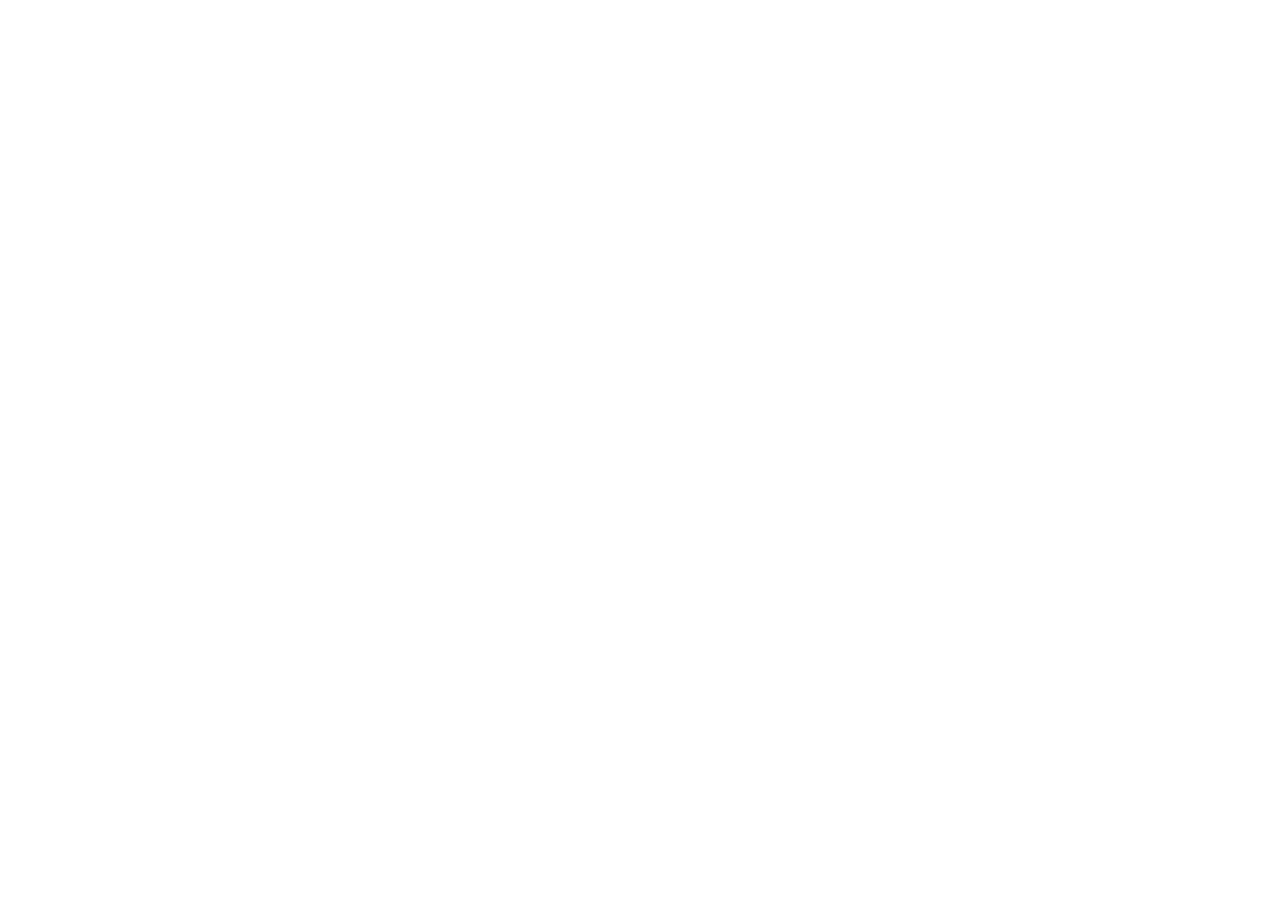
==== index.html @ 0325ab54 "Add Level Book PWA entry files" ====
<!doctype html>
<html lang="en" data-theme="sunlight">
<head>
<meta charset="utf-8">
<meta name="viewport" content="width=device-width, initial-scale=1, viewport-fit=cover">
<title>Level Book</title>
<meta name="description" content="Offline differential leveling field book – US decimal feet">
<meta name="theme-color" content="#FFFFFF">
<meta name="mobile-web-app-capable" content="yes">
<meta name="apple-mobile-web-app-capable" content="yes">
<meta name="apple-mobile-web-app-title" content="Level Book">
<meta name="apple-mobile-web-app-status-bar-style" content="default">
<meta name="format-detection" content="telephone=no">
<link rel="manifest" href="manifest.webmanifest">
<link rel="icon" type="image/png" sizes="192x192" href="icons/icon-192.png">
<link rel="apple-touch-icon" sizes="180x180" href="icons/apple-touch-icon.png">
<script>
  // Apply the saved theme before first paint; iOS reads the status-bar meta at launch only.
  try { if (localStorage.getItem('lb.theme') === 'dusk') { document.documentElement.dataset.theme = 'dusk';
    document.querySelector('meta[name="apple-mobile-web-app-status-bar-style"]').content = 'black-translucent';
    document.querySelector('meta[name="theme-color"]').content = '#121417'; } } catch (e) {}
</script>
<link rel="stylesheet" href="css/app.css">
<script src="vendor/jspdf.umd.min.js" defer></script>
<script src="vendor/jspdf.plugin.autotable.min.js" defer></script>
<script type="module" src="js/app.js"></script>
</head>
<body>
<div id="app" aria-live="polite"></div>
<noscript>Level Book needs JavaScript.</noscript>
</body>
</html>
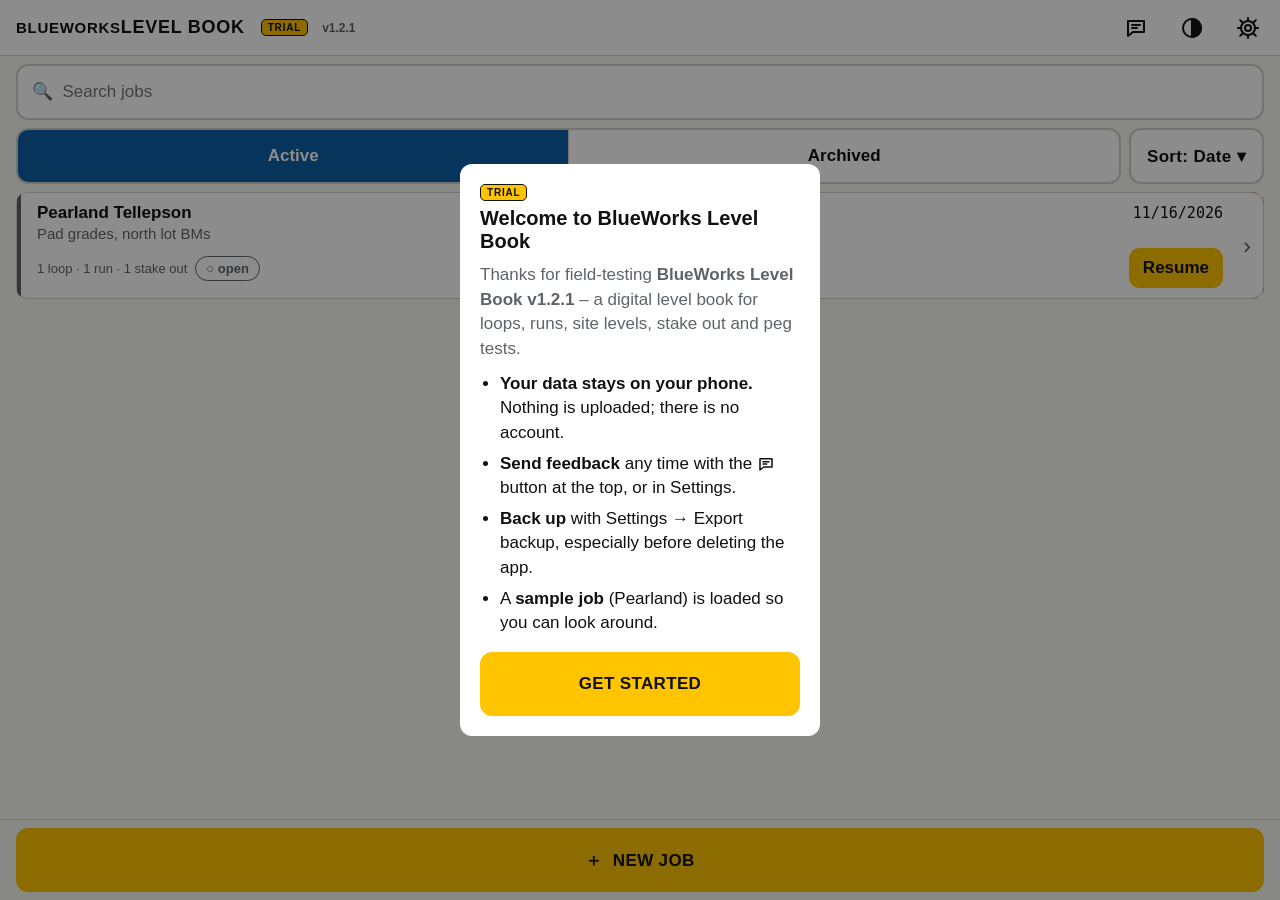
==== commit 712a21bc: "v1.2.1: rename to BlueWorks Level Book (JS + index) Header wordmark, <title>, welcome card, feedback" ====
--- a/index.html
+++ b/index.html
@@ -3,7 +3,7 @@
 <head>
 <meta charset="utf-8">
 <meta name="viewport" content="width=device-width, initial-scale=1, viewport-fit=cover">
-<title>Level Book</title>
+<title>BlueWorks Level Book</title>
 <meta name="description" content="Offline differential leveling field book – US decimal feet">
 <meta name="theme-color" content="#FFFFFF">
 <meta name="mobile-web-app-capable" content="yes">
@@ -27,6 +27,6 @@
 </head>
 <body>
 <div id="app" aria-live="polite"></div>
-<noscript>Level Book needs JavaScript.</noscript>
+<noscript>BlueWorks Level Book needs JavaScript.</noscript>
 </body>
 </html>
--- a/css/app.css
+++ b/css/app.css
@@ -0,0 +1,273 @@
+/* Level Book design system — Sunlight (default) and Dusk */
+:root{
+  --bg:#F7F7F2; --card:#FFFFFF; --text:#111111; --muted:#5F6368; --line:#D0D0C8; --alt:#EFEFEA; --field:#FFFFFF;
+  --yellow:#FFC400; --on-yellow:#111111; --blue:#0B5FA5; --pass:#1E8E3E; --warn:#E37400; --err:#C5221F;
+  --strip:#1B1D21; --strip-text:#ECECEC; --shadow:0 1px 3px rgba(0,0,0,.12);
+  --sans: Inter, Roboto, -apple-system, BlinkMacSystemFont, "Segoe UI", "Helvetica Neue", Arial, sans-serif;
+  --mono: ui-monospace, "SF Mono", SFMono-Regular, Menlo, "Roboto Mono", "DejaVu Sans Mono", Consolas, monospace;
+  --sat: env(safe-area-inset-top,0px); --sab: env(safe-area-inset-bottom,0px); --sal: env(safe-area-inset-left,0px); --sar: env(safe-area-inset-right,0px);
+  color-scheme: light;
+}
+:root[data-theme="dusk"]{
+  --bg:#121417; --card:#1C1F24; --text:#ECECEC; --muted:#A4A9B0; --line:#363B42; --alt:#181B1F; --field:#22262C;
+  --blue:#4A9BE0; --pass:#4CC26E; --warn:#FFA040; --err:#FF6B61; --strip:#000000; --shadow:none; color-scheme: dark;
+}
+*{box-sizing:border-box;-webkit-tap-highlight-color:transparent}
+html,body{margin:0;height:100%;background:var(--bg);color:var(--text);font-family:var(--sans);font-size:17px;overflow:hidden;overscroll-behavior:none;touch-action:manipulation;-webkit-text-size-adjust:100%}
+button,input,select,textarea{font-family:inherit;font-size:17px;color:inherit}
+input,select,textarea{font-size:max(16px,1em)} /* >=16px avoids iOS focus zoom */
+.mono{font-family:var(--mono);font-variant-numeric:tabular-nums}
+#app{position:fixed;inset:0;display:flex;flex-direction:column}
+.screen{display:flex;flex-direction:column;height:100%;min-height:0}
+.scroll{flex:1;overflow-y:auto;-webkit-overflow-scrolling:touch;overscroll-behavior:contain;padding:8px calc(16px + var(--sar)) 16px calc(16px + var(--sal))}
+/* Top bar */
+.topbar{flex:none;height:calc(56px + var(--sat));padding:var(--sat) calc(8px + var(--sar)) 0 calc(16px + var(--sal));display:flex;align-items:center;gap:8px;background:var(--card);border-bottom:1px solid var(--line)}
+.wordmark{font-size:20px;font-weight:800;letter-spacing:.06em}
+.topbar .title{flex:1;min-width:0;font-size:17px;font-weight:600;white-space:nowrap;overflow:hidden;text-overflow:ellipsis}
+.topbar .spacer{flex:1}
+.iconbtn{width:48px;height:56px;min-width:48px;border:0;background:none;display:grid;place-items:center;cursor:pointer;border-radius:12px;color:var(--text)}
+.iconbtn svg{width:24px;height:24px}
+.iconbtn:active{background:var(--alt)}
+.back{border:0;background:none;height:56px;padding:0 8px 0 0;font-size:17px;font-weight:600;color:var(--blue);cursor:pointer;white-space:nowrap}
+/* Buttons */
+.btn{min-height:56px;border-radius:12px;border:2px solid var(--line);background:var(--card);font-size:17px;font-weight:700;padding:0 16px;cursor:pointer;display:inline-flex;align-items:center;justify-content:center;gap:8px;letter-spacing:.02em;color:var(--text)}
+.btn.primary{background:var(--yellow);border-color:var(--yellow);color:var(--on-yellow);min-height:64px}
+.btn.blue{background:var(--blue);border-color:var(--blue);color:#fff}
+.btn.danger{border-color:var(--err);color:var(--err)}
+.btn.solid-danger{background:var(--err);border-color:var(--err);color:#fff}
+.btn:disabled{background:var(--alt);border-color:var(--line);color:var(--muted);cursor:not-allowed}
+.btn:active:not(:disabled){filter:brightness(.92)}
+.btn.block{width:100%}
+.pinned{flex:none;padding:8px calc(16px + var(--sar)) calc(8px + var(--sab)) calc(16px + var(--sal));background:var(--bg);border-top:1px solid var(--line);display:grid;gap:8px}
+.row2{display:grid;grid-template-columns:1fr 1fr;gap:8px}
+.row3{display:grid;grid-template-columns:1fr 1fr 1fr;gap:8px}
+/* Fields */
+.section-label{font-size:13px;font-weight:700;letter-spacing:.08em;text-transform:uppercase;color:var(--muted);margin:16px 4px 8px}
+.card{background:var(--card);border-radius:12px;box-shadow:var(--shadow);border:1px solid var(--line);padding:16px}
+.field{display:block;margin-bottom:16px}
+.field:last-child{margin-bottom:0}
+.field>span{display:block;font-size:13px;font-weight:700;letter-spacing:.06em;text-transform:uppercase;color:var(--muted);margin-bottom:6px}
+.input{width:100%;min-height:56px;border:2px solid var(--line);border-radius:12px;background:var(--field);padding:0 14px;outline:none;color:var(--text)}
+.input:focus{border:3px solid var(--blue);padding:0 13px}
+textarea.input{padding:12px 14px;min-height:112px;resize:none;line-height:1.35}
+.input.num{font-family:var(--mono);text-align:right}
+.suffix{position:relative}.suffix .input{padding-right:44px}.suffix::after{content:attr(data-suffix);position:absolute;right:14px;top:50%;transform:translateY(-50%);color:var(--muted);font-family:var(--mono)}
+.counter{text-align:right;font-size:13px;color:var(--muted);margin-top:4px}
+.chip{display:inline-flex;align-items:center;gap:4px;padding:4px 10px;border-radius:999px;font-size:13px;font-weight:700;border:1.5px solid currentColor;white-space:nowrap}
+.chip.closed{color:var(--pass)}.chip.open{color:var(--muted)}.chip.check{color:var(--warn)}
+.chip.locked{color:var(--muted);font-family:var(--mono);font-size:15px;padding:10px 14px}
+.tag{display:inline-block;font-size:11px;font-weight:800;letter-spacing:.06em;padding:2px 6px;border-radius:6px;background:var(--alt);color:var(--muted);vertical-align:middle}
+.tag.blue{background:var(--blue);color:#fff}
+.seg{display:grid;grid-auto-flow:column;grid-auto-columns:1fr;border:2px solid var(--line);border-radius:12px;overflow:hidden;min-height:56px;background:var(--field)}
+.seg button{border:0;background:none;font-weight:700;font-size:17px;cursor:pointer;color:var(--text);border-left:1px solid var(--line)}
+.seg button:first-child{border-left:0}
+.seg button[aria-pressed="true"]{background:var(--blue);color:#fff}
+.seg.rt button[data-v="BS"][aria-pressed="true"]{background:var(--pass)}
+.seg.rt button[data-v="FS"][aria-pressed="true"]{background:var(--warn);color:#111}
+.selectbtn{width:100%;min-height:56px;border:2px solid var(--line);border-radius:12px;background:var(--field);text-align:left;padding:0 14px;display:flex;align-items:center;justify-content:space-between;cursor:pointer;color:var(--text)}
+/* Jobs */
+.searchrow{display:grid;grid-template-columns:1fr auto;gap:8px;align-items:center;margin-top:8px}
+.jobs-list{display:grid;gap:8px;margin-top:8px}
+.swipe{position:relative;border-radius:12px;overflow:hidden}
+.swipe .actions{position:absolute;inset:0 0 0 auto;display:flex}
+.swipe .actions button{width:80px;border:0;font-weight:800;font-size:15px;cursor:pointer}
+.swipe .actions .arch{background:var(--blue);color:#fff}
+.swipe .actions .del{background:var(--card);color:var(--err);box-shadow:inset 0 0 0 2px var(--err)}
+.jobcard{position:relative;min-height:96px;background:var(--card);border:1px solid var(--line);border-radius:12px;padding:10px 40px 10px 20px;cursor:pointer;transition:transform .18s ease;touch-action:pan-y;user-select:none;-webkit-user-select:none;-webkit-touch-callout:none}
+.jobcard.dragging{transition:none}
+.jobcard::before{content:"";position:absolute;left:0;top:0;bottom:0;width:4px;background:var(--st,var(--muted))}
+.jobcard .l1{display:flex;justify-content:space-between;gap:8px;align-items:baseline}
+.jobcard .name{font-weight:600;font-size:17px;white-space:nowrap;overflow:hidden;text-overflow:ellipsis}
+.jobcard .date{font-family:var(--mono);font-size:15px;color:var(--text)}
+.jobcard .desc{font-size:15px;color:var(--muted);white-space:nowrap;overflow:hidden;text-overflow:ellipsis;margin:2px 0 6px}
+.jobcard .l3{display:flex;align-items:center;gap:8px;font-size:13px;color:var(--muted);flex-wrap:wrap}
+.jobcard .chev{position:absolute;right:12px;top:50%;transform:translateY(-50%);color:var(--muted);font-size:24px}
+.jobcard .resume{margin-left:auto;min-height:40px;border-radius:10px;border:0;background:var(--yellow);color:#111;font-weight:800;padding:0 14px;cursor:pointer}
+.empty{text-align:center;padding:48px 16px;color:var(--muted)}
+.empty h2{color:var(--text);font-size:22px;margin:16px 0 8px}
+.banner{background:var(--alt);border:1px solid var(--line);border-radius:12px;padding:12px 16px;margin:8px 0;display:flex;align-items:center;gap:12px;justify-content:space-between}
+/* Main menu */
+.modecard{width:100%;min-height:112px;border:2px solid var(--line);border-radius:12px;background:var(--card);display:flex;align-items:center;gap:16px;padding:16px;text-align:left;cursor:pointer;margin-bottom:12px;color:var(--text)}
+.modecard:active,.modecard.flash{background:var(--yellow);color:#111;border-color:var(--yellow)}
+.modecard svg{width:40px;height:40px;flex:none}
+.modecard .mt{font-size:22px;font-weight:600}
+.modecard .md{font-size:15px;color:var(--muted);margin-top:4px}
+.modecard:disabled{opacity:.45}
+.recent{background:var(--card);border:1px solid var(--line);border-radius:12px;overflow:hidden}
+.recent button{width:100%;min-height:64px;border:0;border-top:1px solid var(--line);background:none;display:flex;align-items:center;gap:8px;padding:8px 16px;text-align:left;cursor:pointer;color:var(--text)}
+.recent button:first-child{border-top:0}
+.recent .rn{flex:1;min-width:0;font-size:17px;white-space:nowrap;overflow:hidden;text-overflow:ellipsis}
+/* Sheets & dialogs */
+.overlay{position:fixed;inset:0;background:rgba(0,0,0,.45);z-index:50;display:flex;align-items:flex-end;justify-content:center;animation:fade .15s}
+.sheet{width:100%;max-width:640px;max-height:92%;background:var(--card);border-radius:12px 12px 0 0;padding:8px 16px calc(16px + var(--sab));display:flex;flex-direction:column;animation:up .2s ease}
+.sheet.tall{height:80%}
+.sheet .handle{width:40px;height:5px;border-radius:3px;background:var(--line);margin:4px auto 8px}
+.sheet .sh{display:flex;align-items:center;justify-content:space-between}
+.sheet .sh h2{font-size:20px;margin:0}
+.sheet .sbody{overflow-y:auto;flex:1;padding-top:8px;overscroll-behavior:contain}
+.sheet .listbtn{width:100%;min-height:56px;border:0;border-top:1px solid var(--line);background:none;text-align:left;font-size:17px;padding:0 8px;cursor:pointer;display:flex;align-items:center;gap:12px;color:var(--text)}
+.sheet .listbtn.sel{font-weight:800;color:var(--blue)}
+.sheet .listbtn.red{color:var(--err)}
+.dialog-wrap{align-items:center}
+.dialog{width:calc(100% - 32px);max-width:420px;background:var(--card);border-radius:12px;padding:20px;animation:up .15s}
+.dialog h2{margin:0 0 8px;font-size:20px}
+.dialog p{margin:0 0 16px;color:var(--muted);line-height:1.4}
+@keyframes up{from{transform:translateY(40px);opacity:0}to{transform:none;opacity:1}}
+@keyframes fade{from{opacity:0}}
+.snackbar{position:fixed;left:16px;right:16px;bottom:calc(96px + var(--sab));background:#222;color:#fff;border-radius:12px;padding:0 8px 0 16px;min-height:56px;display:flex;align-items:center;justify-content:space-between;z-index:60;box-shadow:0 4px 12px rgba(0,0,0,.3)}
+.snackbar button{border:0;background:none;color:var(--yellow);font-weight:800;font-size:17px;min-height:56px;padding:0 12px;cursor:pointer}
+/* Entry */
+.strip{flex:none;min-height:calc(72px + var(--sat));padding:calc(6px + var(--sat)) calc(12px + var(--sar)) 6px calc(8px + var(--sal));background:var(--strip);color:var(--strip-text);display:flex;align-items:center;gap:8px}
+.strip .st-l{flex:1;min-width:0}
+.strip .st1{font-size:15px;display:flex;align-items:center;gap:6px;font-weight:600;white-space:nowrap;overflow:hidden;text-overflow:ellipsis}
+.strip .st2{font-family:var(--mono);font-size:22px;color:var(--yellow);font-weight:700;white-space:nowrap}
+.strip .st2 small{font-size:13px;color:#BBB;font-weight:400}
+.strip .iconbtn,.strip .back{color:var(--strip-text)}
+.strip .warnflag{color:var(--warn);font-size:13px;font-weight:800}
+.entry-mid{flex:1;min-height:0;display:grid;grid-template-columns:45% 55%}
+.rodcol{position:relative;min-height:0;background:var(--alt);border-right:1px solid var(--line);overflow:hidden}
+.rodcol svg{position:absolute;inset:0;width:100%;height:100%}
+.panel{min-height:0;overflow-y:auto;padding:8px 12px;display:flex;flex-direction:column;gap:8px}
+.panel .seg{min-height:48px}
+.panel .ptrow{display:flex;gap:8px;align-items:center}
+.panel .ptrow .input{min-height:48px;font-family:var(--mono);font-weight:700}
+.minilabel{font-size:12px;font-weight:800;letter-spacing:.08em;color:var(--muted);text-transform:uppercase}
+.rbox{border:2px solid var(--line);border-radius:12px;background:var(--field);min-height:64px;display:flex;align-items:center;justify-content:space-between;padding:0 12px;cursor:pointer;gap:8px}
+.rbox .lab{font-size:13px;font-weight:800;color:var(--muted);letter-spacing:.06em}
+.rbox .val{font-family:var(--mono);font-weight:800;font-size:44px;line-height:1;white-space:nowrap}
+.rbox.small .val{font-size:22px}.rbox.small{min-height:48px}
+.rbox.w3 .val{font-size:32px}.rbox.w3{min-height:64px}
+.rbox.active{border:3px solid var(--yellow);padding:0 11px;background:#FFFBEA;color:#111}
+:root[data-theme="dusk"] .rbox.active{background:#2A2614;color:var(--text)}
+.rbox.bad{border-color:var(--err)}
+.rbox .ph{color:var(--muted);font-weight:400}
+.result{font-family:var(--mono);font-size:20px;font-weight:700}
+.result.bad{color:var(--err)}
+.result .lbl{font-family:var(--sans);font-size:13px;color:var(--muted);font-weight:700}
+.rescard{background:var(--card);border:1px solid var(--line);border-radius:12px;padding:8px 12px;display:grid;gap:2px}
+.msg{font-size:14px;font-weight:700;line-height:1.3}
+.msg.err{color:var(--err)}.msg.warn{color:var(--warn)}
+.quick{display:flex;gap:6px;flex-wrap:wrap}
+.quick button{min-height:40px;border-radius:10px;border:1.5px solid var(--blue);background:none;color:var(--blue);font-weight:700;padding:0 10px;cursor:pointer;font-size:15px}
+.keypad{flex:none;display:grid;grid-template-columns:repeat(4,1fr);grid-auto-rows:64px;gap:6px;padding:6px calc(6px + var(--sar)) calc(6px + var(--sab)) calc(6px + var(--sal));background:var(--alt);border-top:1px solid var(--line);touch-action:manipulation;user-select:none;-webkit-user-select:none}
+.keypad button{border:0;border-radius:12px;background:var(--card);font-family:var(--mono);font-size:28px;font-weight:700;cursor:pointer;color:var(--text);box-shadow:var(--shadow);touch-action:manipulation}
+.keypad button:active{filter:brightness(.85)}
+.keypad .fn{font-family:var(--sans);font-size:17px;font-weight:800}
+.keypad .confirm{grid-row:span 2;background:var(--yellow);color:#111;font-family:var(--sans);font-size:17px;font-weight:900;letter-spacing:.04em}
+.keypad .confirm:disabled{background:var(--line);color:var(--muted)}
+.accept{min-height:48px}
+/* Book */
+.booktools{flex:none;display:flex;gap:8px;align-items:center;padding:8px calc(16px + var(--sar)) 0 calc(16px + var(--sal));flex-wrap:wrap}
+.tablewrap{flex:1;overflow:auto;-webkit-overflow-scrolling:touch;overscroll-behavior:contain;margin:8px 0 0}
+table.book{width:100%;border-collapse:collapse;font-size:17px}
+table.book th{position:sticky;top:0;z-index:2;background:#E4E4DE;color:#111;font-size:13px;font-weight:800;letter-spacing:.06em;height:40px;padding:0 5px;text-align:right}
+:root[data-theme="dusk"] table.book th{background:#2A2E34;color:var(--text)}
+table.book th:first-child,table.book td:first-child{text-align:left;padding-left:12px}
+table.book td{height:56px;padding:4px 5px;text-align:right;font-family:var(--mono);font-variant-numeric:tabular-nums;white-space:nowrap;vertical-align:middle}
+table.book td:first-child{font-family:var(--sans);border-left:4px solid transparent;white-space:normal;min-width:64px;max-width:96px;line-height:1.15}
+table.book.three{font-size:15px}
+table.book.three td{padding:4px 3px}
+table.book.three td:nth-child(6){font-size:12px}
+@media (max-width:360px){table.book{font-size:15px}}
+table.book tbody tr{cursor:pointer;background:var(--card)}
+table.book tbody tr:nth-child(even){background:var(--alt)}
+table.book tr.bm td:first-child{border-left-color:var(--blue);font-weight:800}
+table.book tr.warn td:first-child{border-left-color:var(--warn)}
+table.book tr.ifs td:first-child{padding-left:24px;font-size:15px}
+table.book tr.newsetup td{border-top:2px solid var(--line)}
+table.book tr.sel{outline:3px solid var(--yellow);outline-offset:-3px}
+table.book .wf{color:var(--warn);font-family:var(--sans)}
+table.book .tw{display:flex;flex-direction:column;align-items:flex-end;line-height:1.2}
+table.book .tw small{font-size:13px;color:var(--muted)}
+table.book .tw b{font-size:17px}
+.spread{font-size:11px;letter-spacing:-.02em;font-family:var(--sans);font-weight:800;padding:1px 5px;border-radius:6px;border:1.5px solid currentColor;margin-top:2px}
+.spread.ok{color:var(--pass)}.spread.bad{color:var(--err)}
+.landscape-only{display:none}
+@media (orientation:landscape) and (min-width:600px){.landscape-only{display:table-cell}.entry-mid{grid-template-columns:38% 62%}}
+.summary{flex:none;font-family:var(--mono);font-size:15px;padding:8px calc(16px + var(--sar)) 4px calc(16px + var(--sal));background:var(--card);border-top:1px solid var(--line);display:grid;gap:2px}
+.summary .ok{color:var(--pass);font-weight:800}.summary .bad{color:var(--err);font-weight:800}.summary .wn{color:var(--warn);font-weight:800}
+.hint{background:var(--yellow);color:#111;font-weight:700;padding:8px 16px;text-align:center}
+/* Closure */
+.big{border-radius:12px;padding:16px;display:flex;align-items:center;gap:16px;color:#fff;margin:8px 0}
+.big.pass{background:var(--pass)}.big.fail{background:var(--err)}.big.na{background:var(--muted)}
+.big .bw{font-size:40px;font-weight:900;letter-spacing:.04em}
+.big svg{width:48px;height:48px}
+.kv{display:grid;grid-template-columns:1fr auto;gap:6px 12px;font-size:17px}
+.kv .k{color:var(--muted)}
+.kv .v{font-family:var(--mono);text-align:right;font-weight:700}
+table.adj{width:100%;border-collapse:collapse;font-family:var(--mono);font-size:15px}
+table.adj th{font-family:var(--sans);font-size:12px;letter-spacing:.06em;color:var(--muted);text-align:right;padding:6px 4px;border-bottom:1px solid var(--line)}
+table.adj td{text-align:right;padding:8px 4px;border-bottom:1px solid var(--line)}
+table.adj th:first-child,table.adj td:first-child{text-align:left;font-family:var(--sans)}
+/* Share preview */
+.paperwrap{background:var(--alt);border-radius:12px;padding:12px;overflow:auto;margin-top:8px}
+.paper{background:#fff;color:#111;box-shadow:0 2px 10px rgba(0,0,0,.25);width:100%;aspect-ratio:8.5/11;padding:6%;font-size:9px;overflow:hidden;font-family:Helvetica,Arial,sans-serif}
+.paper pre{font-family:var(--mono);font-size:10px;white-space:pre;margin:0}
+.paper.text{aspect-ratio:auto;min-height:200px}
+.paper h3{font-size:12px;margin:0 0 2px}
+.paper h4{font-size:9.5px;margin:8px 0 2px;border-bottom:1px solid #999}
+.paper table{width:100%;border-collapse:collapse;font-family:var(--mono);font-size:8px}
+.paper td,.paper th{padding:1px 3px;text-align:right}
+.paper th{background:#ddd}
+.paper td:first-child,.paper th:first-child{text-align:left}
+.paper tr:nth-child(even) td{background:#f0f0f0}
+.paper .inprog{color:#C5221F;font-weight:800;border:1.5px solid #C5221F;display:inline-block;padding:1px 4px;margin:2px 0}
+.paper .foot{position:absolute}
+.pager{display:flex;align-items:center;justify-content:center;gap:8px;margin-top:8px;font-size:15px}
+.pager button{width:56px;height:48px;border-radius:12px;border:2px solid var(--line);background:var(--card);font-size:20px;cursor:pointer;color:var(--text)}
+.check{display:flex;align-items:center;gap:12px;min-height:56px;border-top:1px solid var(--line);font-size:17px;cursor:pointer}
+.check:first-child{border-top:0}
+.check input{width:24px;height:24px;accent-color:var(--blue)}
+.sr{position:absolute;width:1px;height:1px;overflow:hidden;clip:rect(0 0 0 0)}
+/* Peg correction */
+.switchrow{display:flex;align-items:center;gap:12px;min-height:56px;padding:6px 0}
+.switchrow .sw-l{flex:1;min-width:0}
+.sw-t{font-size:17px;font-weight:700}
+.sw-d{font-size:14px;color:var(--muted);margin-top:2px;line-height:1.35}
+.switch{flex:none;position:relative;width:64px;height:40px;border-radius:999px;border:2px solid var(--line);background:var(--alt);cursor:pointer;padding:0;transition:background .15s}
+.switch::after{content:"";position:absolute;top:3px;left:3px;width:30px;height:30px;border-radius:50%;background:#fff;box-shadow:0 1px 3px rgba(0,0,0,.35);transition:transform .15s}
+.switch[aria-checked="true"]{background:var(--blue);border-color:var(--blue)}
+.switch[aria-checked="true"]::after{transform:translateX(24px)}
+.switch:disabled{opacity:.45;cursor:not-allowed}
+.switch::before{content:"";position:absolute;inset:-10px}
+.linkbtn{border:0;background:none;color:var(--blue);font-weight:700;font-size:15px;min-height:44px;padding:0;cursor:pointer}
+.pegbtn.on{border-color:var(--blue);color:var(--blue);font-family:var(--mono)}
+table.book .pc{display:flex;flex-direction:column;align-items:flex-end;line-height:1.15}
+table.book .pc small{font-size:12px;color:var(--muted);font-weight:400}
+table.book .pc small.nd{color:var(--warn);font-family:var(--sans);font-weight:700;font-size:11px;letter-spacing:.02em}
+.msg.pegmsg{font-family:var(--mono);color:var(--blue)}
+.msg.pegmsg.nd{font-family:var(--sans);color:var(--muted);font-weight:400}
+[hidden]{display:none!important}
+/* Stake out (draft) */
+.tgtline{display:flex;align-items:baseline;justify-content:space-between;border:2px dashed var(--blue);border-radius:12px;padding:6px 12px;color:var(--blue)}
+.tgtline .lbl{font-size:13px;font-weight:800;letter-spacing:.06em}
+.tgtline b{font-family:var(--mono);font-size:26px}
+.tgtline.bad{border-color:var(--err);color:var(--err)}
+.cfbox{border-radius:12px;min-height:56px;display:flex;align-items:center;justify-content:space-between;padding:0 14px;font-family:var(--mono);font-weight:900;font-size:26px;background:var(--alt);color:var(--muted);white-space:nowrap;gap:8px}
+.cfbox small{font-size:14px;font-weight:700;opacity:.9}
+.cfbox.cut{background:var(--err);color:#fff}.cfbox.fill{background:var(--blue);color:#fff}.cfbox.grade{background:var(--pass);color:#fff}
+table.book.stake td:first-child{font-weight:700}
+.cf{font-weight:800}.cf.cut{color:var(--err)}.cf.fill{color:var(--blue)}.cf.grade{color:var(--pass)}
+.strip .stcf{font-size:15px;font-weight:900;padding:2px 8px;border-radius:8px;color:#fff;vertical-align:2px}.stcf.cut{background:var(--err)}.stcf.fill{background:var(--blue)}.stcf.grade{background:var(--pass)}
+.switchrow.compact{min-height:56px;padding:0;border:1px solid var(--line);border-radius:12px;padding:0 6px 0 12px;background:var(--field)}
+.switchrow.compact .sw-t{font-size:15px}.switchrow.compact .sw-d{font-size:12px;margin-top:0}
+.result.muted{color:var(--muted)}
+
+/* field trial */
+.trialtag{display:inline-block;font-size:10px;font-weight:800;letter-spacing:.08em;padding:2px 6px;border-radius:5px;background:var(--yellow,#FFC400);color:#111;margin-left:8px;vertical-align:middle;border:1px solid #111}
+.vertag{font-size:12px;font-weight:700;color:var(--muted);margin-left:6px}
+.stars{display:flex;gap:6px;margin-bottom:6px}
+.stars button{flex:1;min-height:52px;font-size:28px;border:2px solid var(--line);border-radius:12px;background:var(--card,transparent);color:var(--line);cursor:pointer}
+.stars button.on{color:#E0A800;border-color:#E0A800}
+.checkrow{display:flex;gap:12px;align-items:flex-start;padding:12px 4px;font-size:16px;cursor:pointer}
+.checkrow input{width:24px;height:24px;margin-top:2px;flex:none}
+.welcome{max-width:360px}
+.welcome .wl-h{display:flex;flex-direction:column;align-items:flex-start;gap:6px}
+.welcome .wl-h .trialtag{margin-left:0}
+.welcome h2{margin:0 0 4px}
+.welcome p{margin:6px 0 10px;line-height:1.45}
+.wl{margin:0 0 16px;padding-left:20px;line-height:1.45}
+.wl li{margin:6px 0}
+.topbar .wordmark{flex:none;white-space:nowrap;font-size:18px;letter-spacing:.04em}
+@media (max-width:420px){.topbar .vertag{display:none}}
+@media (max-width:360px){.topbar .wordmark{font-size:16px;letter-spacing:.02em}}
